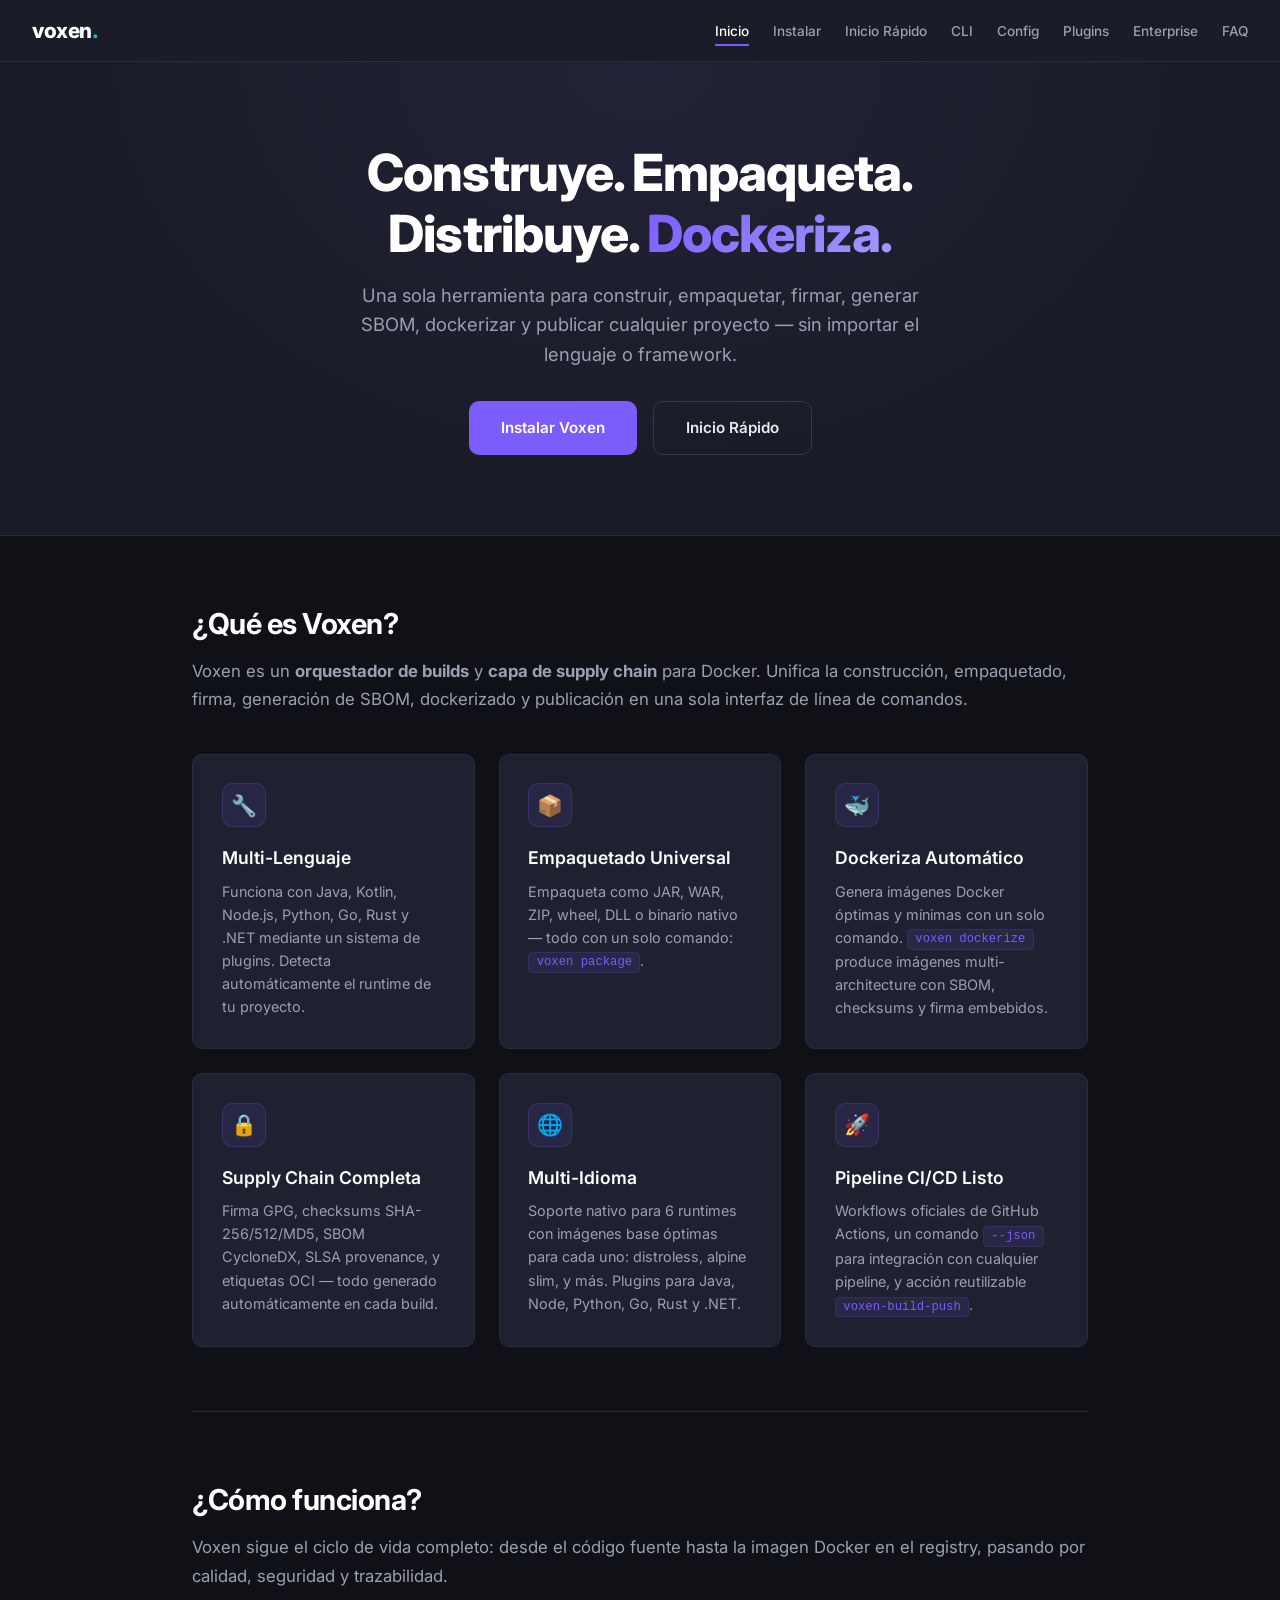
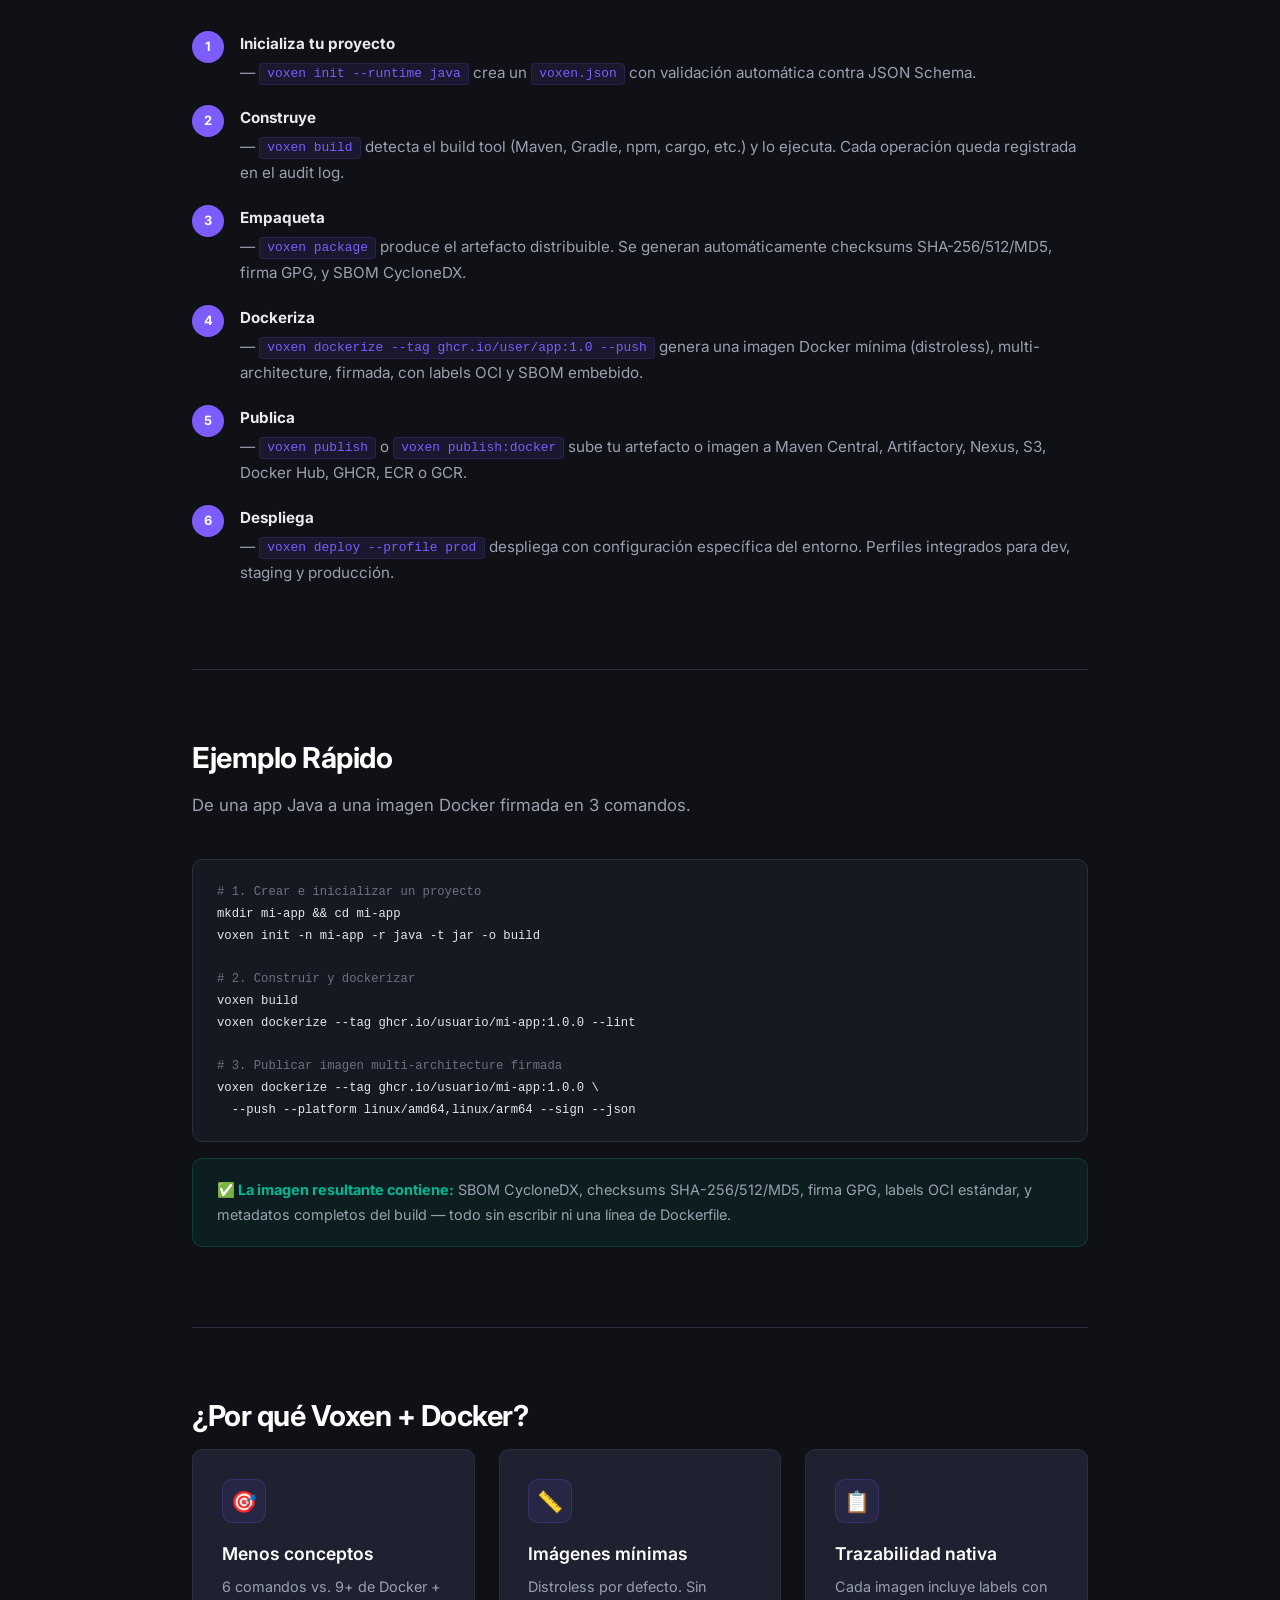
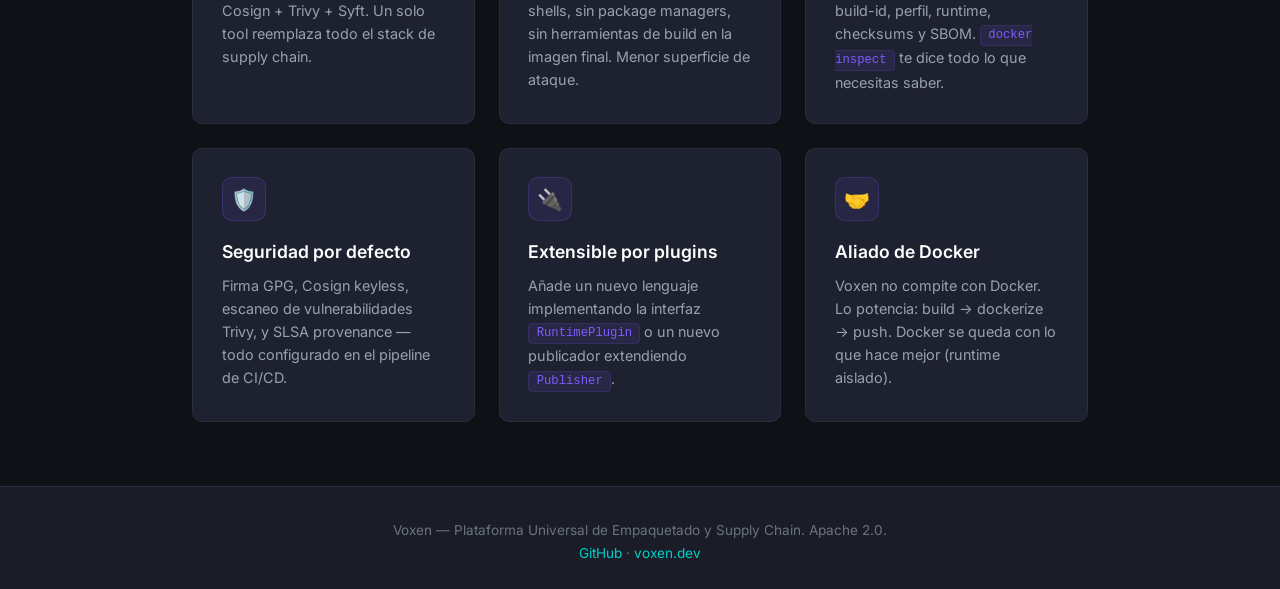
==== docs/index.html @ c7a244d7 "v0.1.0: Build Orchestrator + Supply Chain Layer para Docker Voxen se sienta delante de Docker y cubr" ====
<!DOCTYPE html>
<html lang="es">
<head>
<meta charset="UTF-8">
<meta name="viewport" content="width=device-width, initial-scale=1.0">
<title>Voxen — Plataforma Universal de Empaquetado y Supply Chain</title>
<link rel="stylesheet" href="css/style.css">
<link rel="preconnect" href="https://fonts.googleapis.com">
<link href="https://fonts.googleapis.com/css2?family=Inter:wght@400;500;600;700;800&display=swap" rel="stylesheet">
</head>
<body>

<nav>
  <a href="index.html" class="logo">voxen<span>.</span></a>
  <ul class="nav-links">
    <li><a href="index.html" class="active">Inicio</a></li>
    <li><a href="install.html">Instalar</a></li>
    <li><a href="quickstart.html">Inicio Rápido</a></li>
    <li><a href="cli.html">CLI</a></li>
    <li><a href="configuration.html">Config</a></li>
    <li><a href="plugins.html">Plugins</a></li>
    <li><a href="enterprise.html">Enterprise</a></li>
    <li><a href="faq.html">FAQ</a></li>
  </ul>
</nav>

<section class="hero">
  <h1>Construye. Empaqueta.<br>Distribuye. <span class="highlight">Dockeriza.</span></h1>
  <p>Una sola herramienta para construir, empaquetar, firmar, generar SBOM, dockerizar y publicar cualquier proyecto — sin importar el lenguaje o framework.</p>
  <div class="buttons">
    <a href="install.html" class="btn btn-primary">Instalar Voxen</a>
    <a href="quickstart.html" class="btn btn-secondary">Inicio Rápido</a>
  </div>
</section>

<div class="container">

<section>
  <h2 class="section-title">¿Qué es Voxen?</h2>
  <p class="section-subtitle">Voxen es un <strong>orquestador de builds</strong> y <strong>capa de supply chain</strong> para Docker. Unifica la construcción, empaquetado, firma, generación de SBOM, dockerizado y publicación en una sola interfaz de línea de comandos.</p>

  <div class="features">
    <div class="feature-card">
      <div class="icon">🔧</div>
      <h3>Multi-Lenguaje</h3>
      <p>Funciona con Java, Kotlin, Node.js, Python, Go, Rust y .NET mediante un sistema de plugins. Detecta automáticamente el runtime de tu proyecto.</p>
    </div>
    <div class="feature-card">
      <div class="icon">📦</div>
      <h3>Empaquetado Universal</h3>
      <p>Empaqueta como JAR, WAR, ZIP, wheel, DLL o binario nativo — todo con un solo comando: <code>voxen package</code>.</p>
    </div>
    <div class="feature-card">
      <div class="icon">🐳</div>
      <h3>Dockeriza Automático</h3>
      <p>Genera imágenes Docker óptimas y mínimas con un solo comando. <code>voxen dockerize</code> produce imágenes multi-architecture con SBOM, checksums y firma embebidos.</p>
    </div>
    <div class="feature-card">
      <div class="icon">🔒</div>
      <h3>Supply Chain Completa</h3>
      <p>Firma GPG, checksums SHA-256/512/MD5, SBOM CycloneDX, SLSA provenance, y etiquetas OCI — todo generado automáticamente en cada build.</p>
    </div>
    <div class="feature-card">
      <div class="icon">🌐</div>
      <h3>Multi-Idioma</h3>
      <p>Soporte nativo para 6 runtimes con imágenes base óptimas para cada uno: distroless, alpine slim, y más. Plugins para Java, Node, Python, Go, Rust y .NET.</p>
    </div>
    <div class="feature-card">
      <div class="icon">🚀</div>
      <h3>Pipeline CI/CD Listo</h3>
      <p>Workflows oficiales de GitHub Actions, un comando <code>--json</code> para integración con cualquier pipeline, y acción reutilizable <code>voxen-build-push</code>.</p>
    </div>
  </div>
</section>

<section>
  <h2 class="section-title">¿Cómo funciona?</h2>
  <p class="section-subtitle">Voxen sigue el ciclo de vida completo: desde el código fuente hasta la imagen Docker en el registry, pasando por calidad, seguridad y trazabilidad.</p>

  <ol class="steps">
    <li><strong>Inicializa tu proyecto</strong> — <code>voxen init --runtime java</code> crea un <code>voxen.json</code> con validación automática contra JSON Schema.</li>
    <li><strong>Construye</strong> — <code>voxen build</code> detecta el build tool (Maven, Gradle, npm, cargo, etc.) y lo ejecuta. Cada operación queda registrada en el audit log.</li>
    <li><strong>Empaqueta</strong> — <code>voxen package</code> produce el artefacto distribuible. Se generan automáticamente checksums SHA-256/512/MD5, firma GPG, y SBOM CycloneDX.</li>
    <li><strong>Dockeriza</strong> — <code>voxen dockerize --tag ghcr.io/user/app:1.0 --push</code> genera una imagen Docker mínima (distroless), multi-architecture, firmada, con labels OCI y SBOM embebido.</li>
    <li><strong>Publica</strong> — <code>voxen publish</code> o <code>voxen publish:docker</code> sube tu artefacto o imagen a Maven Central, Artifactory, Nexus, S3, Docker Hub, GHCR, ECR o GCR.</li>
    <li><strong>Despliega</strong> — <code>voxen deploy --profile prod</code> despliega con configuración específica del entorno. Perfiles integrados para dev, staging y producción.</li>
  </ol>
</section>

<section>
  <h2 class="section-title">Ejemplo Rápido</h2>
  <p class="section-subtitle">De una app Java a una imagen Docker firmada en 3 comandos.</p>

  <pre><code><span style="color: #6b7280;"># 1. Crear e inicializar un proyecto</span>
mkdir mi-app && cd mi-app
voxen init -n mi-app -r java -t jar -o build

<span style="color: #6b7280;"># 2. Construir y dockerizar</span>
voxen build
voxen dockerize --tag ghcr.io/usuario/mi-app:1.0.0 --lint

<span style="color: #6b7280;"># 3. Publicar imagen multi-architecture firmada</span>
voxen dockerize --tag ghcr.io/usuario/mi-app:1.0.0 \
  --push --platform linux/amd64,linux/arm64 --sign --json</code></pre>

  <div class="callout callout-success">
    <strong>✅ La imagen resultante contiene:</strong> SBOM CycloneDX, checksums SHA-256/512/MD5, firma GPG, labels OCI estándar, y metadatos completos del build — todo sin escribir ni una línea de Dockerfile.
  </div>
</section>

<section>
  <h2 class="section-title">¿Por qué Voxen + Docker?</h2>

  <div class="features">
    <div class="feature-card">
      <div class="icon">🎯</div>
      <h3>Menos conceptos</h3>
      <p>6 comandos vs. 9+ de Docker + Cosign + Trivy + Syft. Un solo tool reemplaza todo el stack de supply chain.</p>
    </div>
    <div class="feature-card">
      <div class="icon">📏</div>
      <h3>Imágenes mínimas</h3>
      <p>Distroless por defecto. Sin shells, sin package managers, sin herramientas de build en la imagen final. Menor superficie de ataque.</p>
    </div>
    <div class="feature-card">
      <div class="icon">📋</div>
      <h3>Trazabilidad nativa</h3>
      <p>Cada imagen incluye labels con build-id, perfil, runtime, checksums y SBOM. <code>docker inspect</code> te dice todo lo que necesitas saber.</p>
    </div>
    <div class="feature-card">
      <div class="icon">🛡️</div>
      <h3>Seguridad por defecto</h3>
      <p>Firma GPG, Cosign keyless, escaneo de vulnerabilidades Trivy, y SLSA provenance — todo configurado en el pipeline de CI/CD.</p>
    </div>
    <div class="feature-card">
      <div class="icon">🔌</div>
      <h3>Extensible por plugins</h3>
      <p>Añade un nuevo lenguaje implementando la interfaz <code>RuntimePlugin</code> o un nuevo publicador extendiendo <code>Publisher</code>.</p>
    </div>
    <div class="feature-card">
      <div class="icon">🤝</div>
      <h3>Aliado de Docker</h3>
      <p>Voxen no compite con Docker. Lo potencia: build → dockerize → push. Docker se queda con lo que hace mejor (runtime aislado).</p>
    </div>
  </div>
</section>

</div>

<footer>
  <p>Voxen — Plataforma Universal de Empaquetado y Supply Chain. Apache 2.0.</p>
  <p><a href="https://github.com/lownoise/voxen">GitHub</a> &middot; <a href="https://voxen.dev">voxen.dev</a></p>
</footer>

</body>
</html>
---- docs/css/style.css ----
:root {
  --bg-primary: #0f1117;
  --bg-secondary: #1a1d27;
  --bg-card: #1e2130;
  --bg-hover: #252839;
  --text-primary: #e8eaed;
  --text-secondary: #9aa0b0;
  --text-muted: #6b7280;
  --accent: #7c5cfc;
  --accent-hover: #6a48e0;
  --accent-secondary: #00cec9;
  --accent-gradient: linear-gradient(135deg, #7c5cfc 0%, #a29bfe 100%);
  --border: #2a2d3e;
  --border-light: #353850;
  --code-bg: #161822;
  --success: #00b894;
  --warning: #fdcb6e;
  --error: #e17055;
  --font: 'Inter', -apple-system, BlinkMacSystemFont, 'Segoe UI', sans-serif;
  --font-mono: 'JetBrains Mono', 'Fira Code', 'Cascadia Code', monospace;
  --radius: 10px;
  --radius-sm: 6px;
  --radius-lg: 16px;
  --shadow: 0 4px 20px rgba(0,0,0,0.3);
  --shadow-lg: 0 8px 40px rgba(0,0,0,0.4);
}

* { margin: 0; padding: 0; box-sizing: border-box; }

body {
  font-family: var(--font);
  color: var(--text-primary);
  line-height: 1.7;
  background: var(--bg-primary);
  min-height: 100vh;
}

::selection { background: var(--accent); color: #fff; }

/* Navigation */
nav {
  background: var(--bg-secondary);
  border-bottom: 1px solid var(--border);
  padding: 0.8rem 2rem;
  position: sticky;
  top: 0;
  z-index: 100;
  display: flex;
  align-items: center;
  justify-content: space-between;
  backdrop-filter: blur(12px);
}

nav .logo { font-size: 1.3rem; font-weight: 800; color: #fff; text-decoration: none; letter-spacing: -0.5px; }
nav .logo span { color: var(--accent-secondary); }

nav .nav-links { display: flex; gap: 1.5rem; list-style: none; }
nav .nav-links a { color: var(--text-secondary); text-decoration: none; font-size: 0.85rem; font-weight: 500; transition: color 0.2s; padding: 0.3rem 0; }
nav .nav-links a:hover, nav .nav-links a.active { color: #fff; }
nav .nav-links a.active { border-bottom: 2px solid var(--accent); }

/* Hero */
.hero {
  background: var(--bg-secondary);
  background-image: radial-gradient(ellipse at 50% 0%, rgba(124,92,252,0.08) 0%, transparent 60%);
  color: #fff;
  padding: 5rem 2rem;
  text-align: center;
  border-bottom: 1px solid var(--border);
}

.hero h1 { font-size: 3.2rem; font-weight: 800; margin-bottom: 1rem; letter-spacing: -1px; line-height: 1.2; }
.hero h1 .highlight { background: var(--accent-gradient); -webkit-background-clip: text; -webkit-text-fill-color: transparent; background-clip: text; }
.hero p { font-size: 1.15rem; color: var(--text-secondary); max-width: 600px; margin: 0 auto 2rem; line-height: 1.6; }

.hero .buttons { display: flex; gap: 1rem; justify-content: center; flex-wrap: wrap; }

.hero .btn {
  display: inline-flex;
  align-items: center;
  gap: 0.5rem;
  padding: 0.8rem 2rem;
  border-radius: var(--radius);
  text-decoration: none;
  font-weight: 600;
  font-size: 0.95rem;
  transition: all 0.25s;
  border: none;
  cursor: pointer;
}

.hero .btn-primary { background: var(--accent); color: #fff; }
.hero .btn-primary:hover { background: var(--accent-hover); transform: translateY(-2px); box-shadow: 0 8px 25px rgba(124,92,252,0.3); }

.hero .btn-secondary { background: transparent; color: var(--text-primary); border: 1px solid var(--border-light); }
.hero .btn-secondary:hover { background: var(--bg-hover); border-color: var(--accent); transform: translateY(-2px); }

/* Container */
.container { max-width: 960px; margin: 0 auto; padding: 0 2rem; }

/* Sections */
section { padding: 4rem 0; }
section:not(:last-child) { border-bottom: 1px solid var(--border); }

.section-title {
  font-size: 1.8rem;
  font-weight: 700;
  margin-bottom: 0.5rem;
  color: #fff;
  letter-spacing: -0.5px;
}

.section-subtitle {
  font-size: 1.05rem;
  color: var(--text-secondary);
  margin-bottom: 2.5rem;
}

.section-number {
  display: inline-flex;
  align-items: center;
  justify-content: center;
  width: 32px;
  height: 32px;
  background: var(--accent);
  color: #fff;
  border-radius: 50%;
  font-size: 0.85rem;
  font-weight: 700;
  margin-right: 0.8rem;
  flex-shrink: 0;
}

/* Feature grid */
.features { display: grid; grid-template-columns: repeat(auto-fill, minmax(280px, 1fr)); gap: 1.5rem; }

.feature-card {
  background: var(--bg-card);
  border: 1px solid var(--border);
  border-radius: var(--radius);
  padding: 1.8rem;
  transition: all 0.3s;
}

.feature-card:hover { border-color: var(--accent); box-shadow: var(--shadow); transform: translateY(-3px); }

.feature-card .icon {
  width: 44px; height: 44px;
  background: rgba(124,92,252,0.1);
  border: 1px solid rgba(124,92,252,0.2);
  border-radius: 10px;
  display: flex; align-items: center; justify-content: center;
  font-size: 1.3rem;
  margin-bottom: 1rem;
}

.feature-card h3 { font-size: 1.1rem; font-weight: 600; margin-bottom: 0.4rem; color: #fff; }
.feature-card p { font-size: 0.9rem; color: var(--text-secondary); line-height: 1.6; }

/* Code */
pre {
  background: var(--code-bg);
  color: #e2e8f0;
  padding: 1.3rem 1.5rem;
  border-radius: var(--radius);
  overflow-x: auto;
  font-size: 0.85rem;
  line-height: 1.6;
  border: 1px solid var(--border);
  font-family: var(--font-mono);
  tab-size: 2;
}

code { font-family: var(--font-mono); font-size: 0.9em; }

p code, li code, td code {
  background: rgba(124,92,252,0.1);
  color: var(--accent);
  padding: 0.15rem 0.45rem;
  border-radius: 4px;
  font-size: 0.85em;
  border: 1px solid rgba(124,92,252,0.15);
}

pre code { background: none; color: inherit; padding: 0; border: none; }

/* CLI commands grid */
.cli-grid { display: grid; gap: 1.2rem; }

.cli-item {
  background: var(--bg-card);
  border: 1px solid var(--border);
  border-radius: var(--radius);
  padding: 1.5rem;
  transition: border-color 0.2s;
}

.cli-item:hover { border-color: var(--border-light); }

.cli-item h3 { font-size: 1.05rem; font-weight: 600; margin-bottom: 0.4rem; color: #fff; }
.cli-item h3 .cmd { color: var(--accent); }
.cli-item .desc { color: var(--text-secondary); font-size: 0.9rem; margin-bottom: 0.8rem; }
.cli-item pre { margin-top: 0.8rem; }

/* Enterprise items */
.enterprise-items { display: grid; gap: 1.5rem; }
.enterprise-item {
  background: var(--bg-card);
  border: 1px solid var(--border);
  border-radius: var(--radius);
  padding: 1.8rem;
}

.enterprise-item h3 { font-size: 1.1rem; font-weight: 600; margin-bottom: 0.5rem; color: #fff; }
.enterprise-item h4 { font-size: 0.95rem; font-weight: 600; margin-top: 1.2rem; margin-bottom: 0.5rem; color: var(--text-primary); }
.enterprise-item ul, .enterprise-item ol { color: var(--text-secondary); font-size: 0.9rem; padding-left: 1.2rem; }
.enterprise-item li { margin-bottom: 0.3rem; }

.enterprise-item h3 .badge {
  display: inline-block;
  font-size: 0.65rem;
  font-weight: 700;
  padding: 0.15rem 0.5rem;
  border-radius: 20px;
  margin-left: 0.5rem;
  vertical-align: middle;
  letter-spacing: 0.3px;
}

.badge-new { background: var(--success); color: #fff; }
.badge-beta { background: var(--warning); color: #1a1d27; }

/* Tables */
table { width: 100%; border-collapse: collapse; font-size: 0.9rem; }
th { border-bottom: 2px solid var(--border); padding: 0.6rem 0.8rem; text-align: left; color: var(--text-secondary); font-weight: 600; font-size: 0.85rem; text-transform: uppercase; letter-spacing: 0.5px; }
td { padding: 0.6rem 0.8rem; border-bottom: 1px solid var(--border); color: var(--text-secondary); }

/* Footer */
footer {
  background: var(--bg-secondary);
  border-top: 1px solid var(--border);
  color: var(--text-muted);
  text-align: center;
  padding: 2rem;
  font-size: 0.85rem;
}

footer a { color: var(--accent-secondary); text-decoration: none; }
footer a:hover { text-decoration: underline; }

/* Responsive */
@media (max-width: 768px) {
  nav { flex-direction: column; gap: 0.8rem; padding: 0.8rem 1rem; }
  nav .nav-links { flex-wrap: wrap; justify-content: center; gap: 1rem; }
  .hero { padding: 3rem 1rem; }
  .hero h1 { font-size: 2rem; }
  .hero p { font-size: 1rem; }
  .features { grid-template-columns: 1fr; }
  .container { padding: 0 1.2rem; }
  section { padding: 3rem 0; }
}

/* Steps / How-to */
.steps { list-style: none; counter-reset: step; }
.steps li {
  counter-increment: step;
  margin-bottom: 1.2rem;
  padding-left: 3rem;
  position: relative;
  color: var(--text-secondary);
  font-size: 0.95rem;
}

.steps li::before {
  content: counter(step);
  position: absolute; left: 0; top: 0;
  width: 2rem; height: 2rem;
  background: var(--accent);
  color: #fff;
  border-radius: 50%;
  display: flex; align-items: center; justify-content: center;
  font-size: 0.8rem; font-weight: 700;
}

.steps li strong { display: block; color: var(--text-primary); margin-bottom: 0.2rem; }

/* Accordion FAQ */
.faq-item { border-bottom: 1px solid var(--border); padding: 1rem 0; }
.faq-item h4 {
  cursor: pointer;
  font-size: 0.95rem;
  font-weight: 600;
  color: var(--text-primary);
  display: flex;
  justify-content: space-between;
  align-items: center;
  user-select: none;
  padding: 0.3rem 0;
}
.faq-item h4::after { content: '+'; font-size: 1.2rem; color: var(--accent); font-weight: 400; transition: transform 0.2s; }
.faq-item h4.open::after { content: '−'; transform: rotate(180deg); }
.faq-item .faq-answer { display: none; margin-top: 0.6rem; color: var(--text-secondary); font-size: 0.9rem; line-height: 1.7; }
.faq-item .faq-answer.open { display: block; }
.faq-item .faq-answer a { color: var(--accent-secondary); }

/* Callout / Info boxes */
.callout {
  background: rgba(124,92,252,0.08);
  border: 1px solid rgba(124,92,252,0.2);
  border-radius: var(--radius);
  padding: 1.2rem 1.5rem;
  margin: 1rem 0;
  font-size: 0.9rem;
  color: var(--text-secondary);
}

.callout strong { color: var(--accent); }

.callout-success {
  background: rgba(0,184,148,0.08);
  border-color: rgba(0,184,148,0.2);
}
.callout-success strong { color: var(--success); }

.callout-warning {
  background: rgba(253,203,110,0.08);
  border-color: rgba(253,203,110,0.2);
}
.callout-warning strong { color: var(--warning); }

/* Tag / chip */
.tag {
  display: inline-block;
  font-size: 0.7rem;
  font-weight: 600;
  padding: 0.15rem 0.55rem;
  border-radius: 20px;
  letter-spacing: 0.3px;
  text-transform: uppercase;
}
.tag-new { background: rgba(0,184,148,0.15); color: var(--success); }
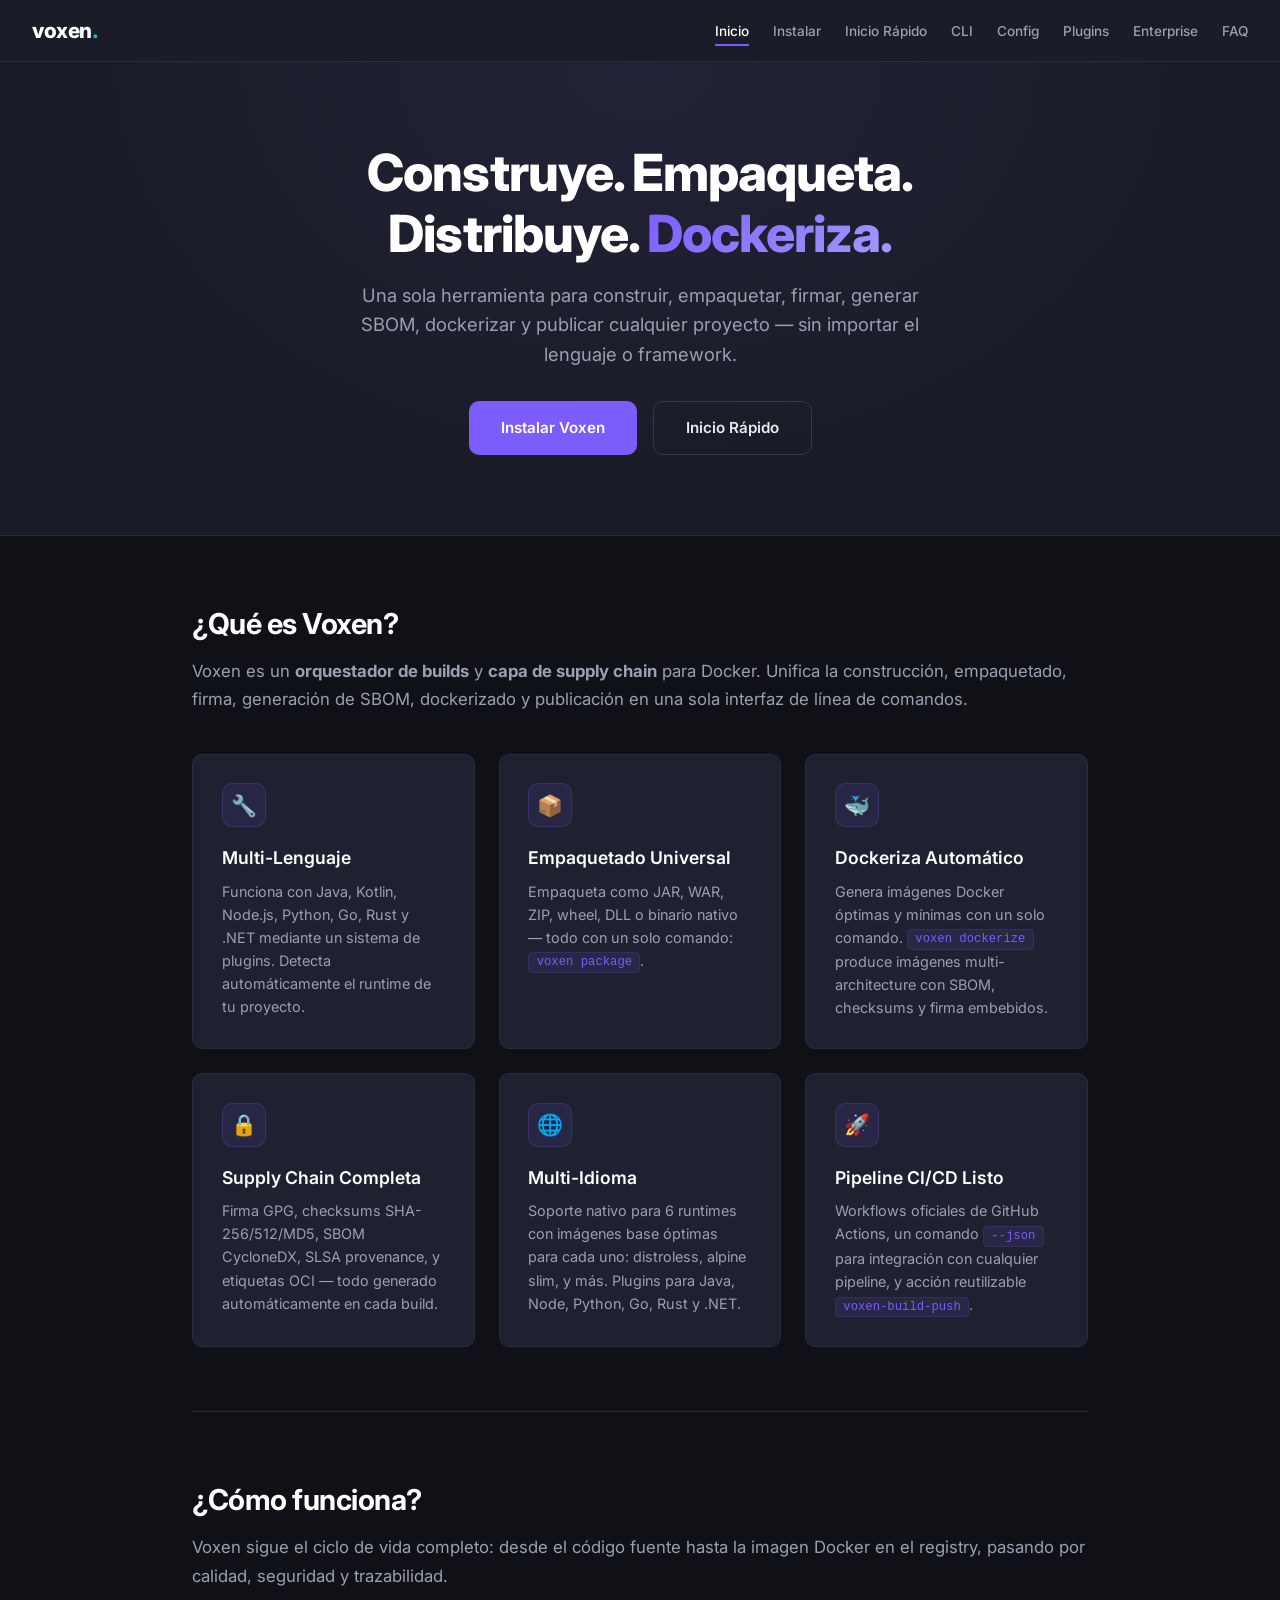
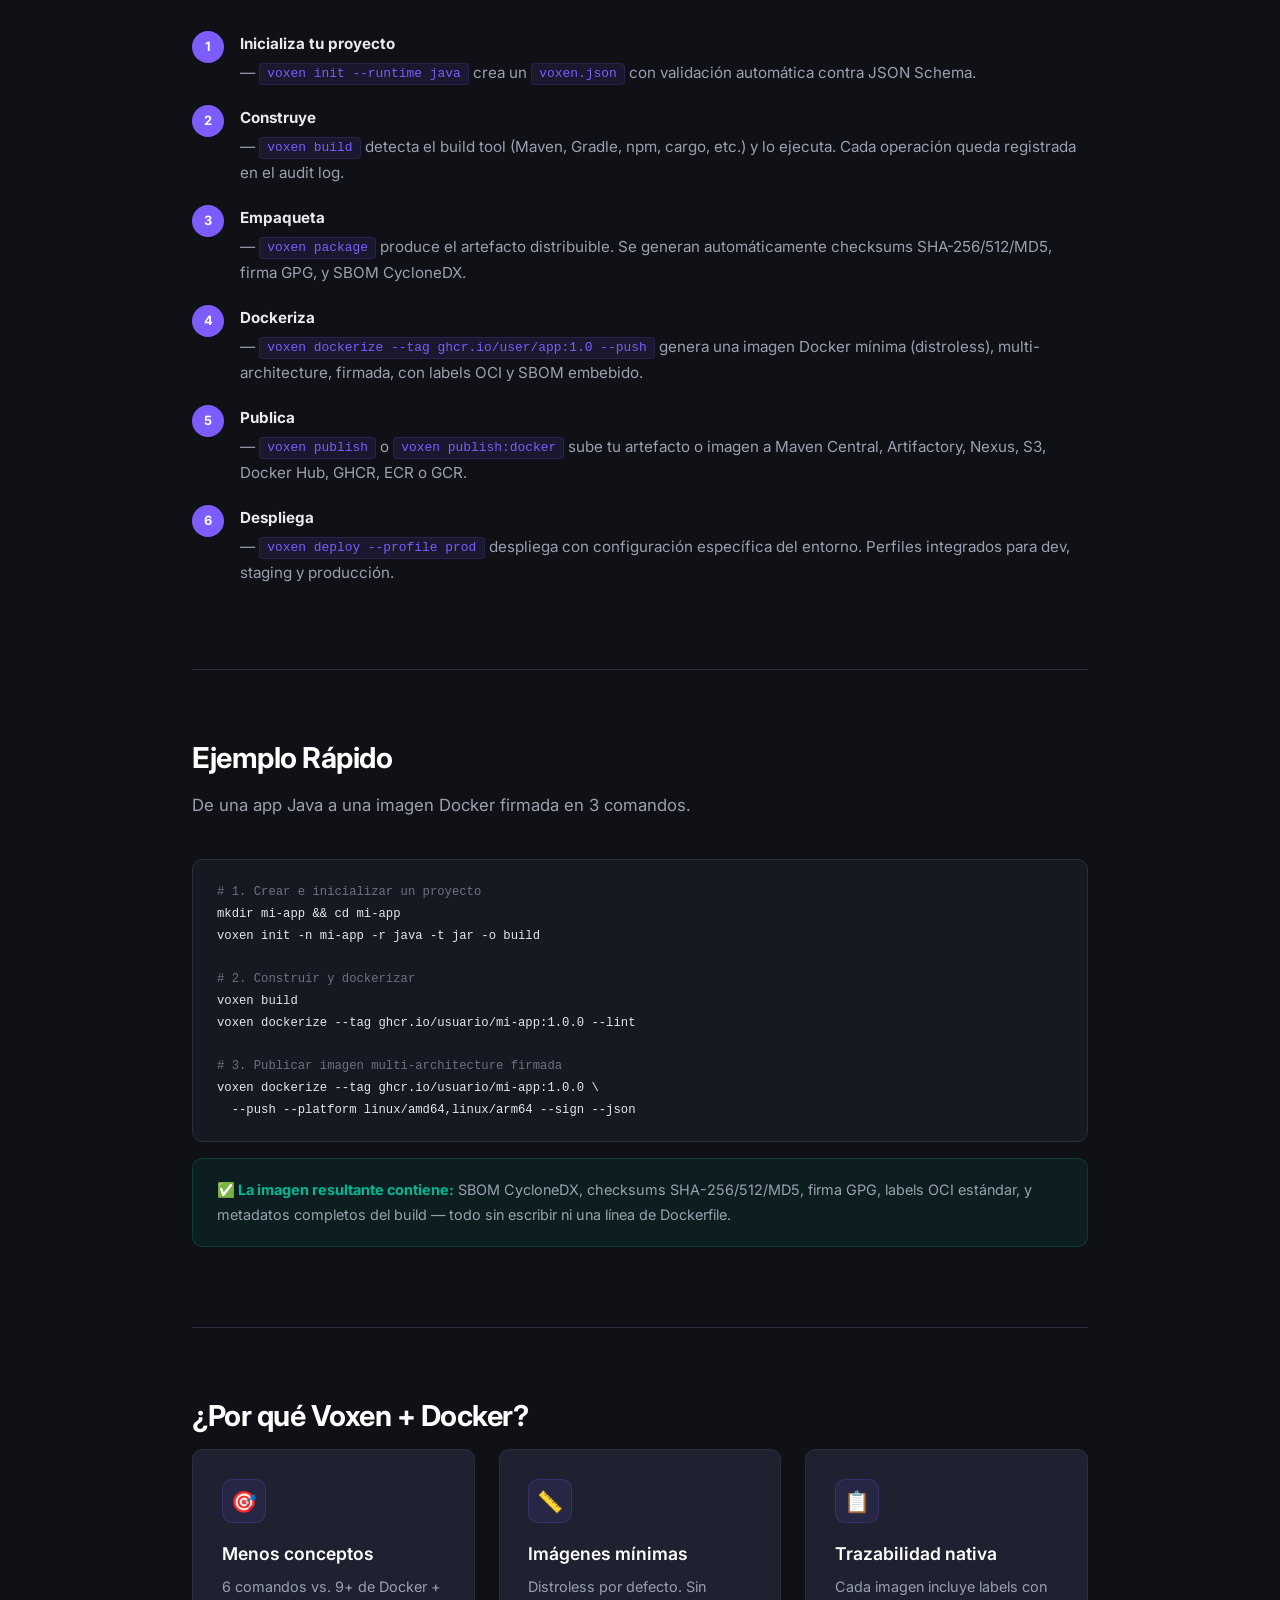
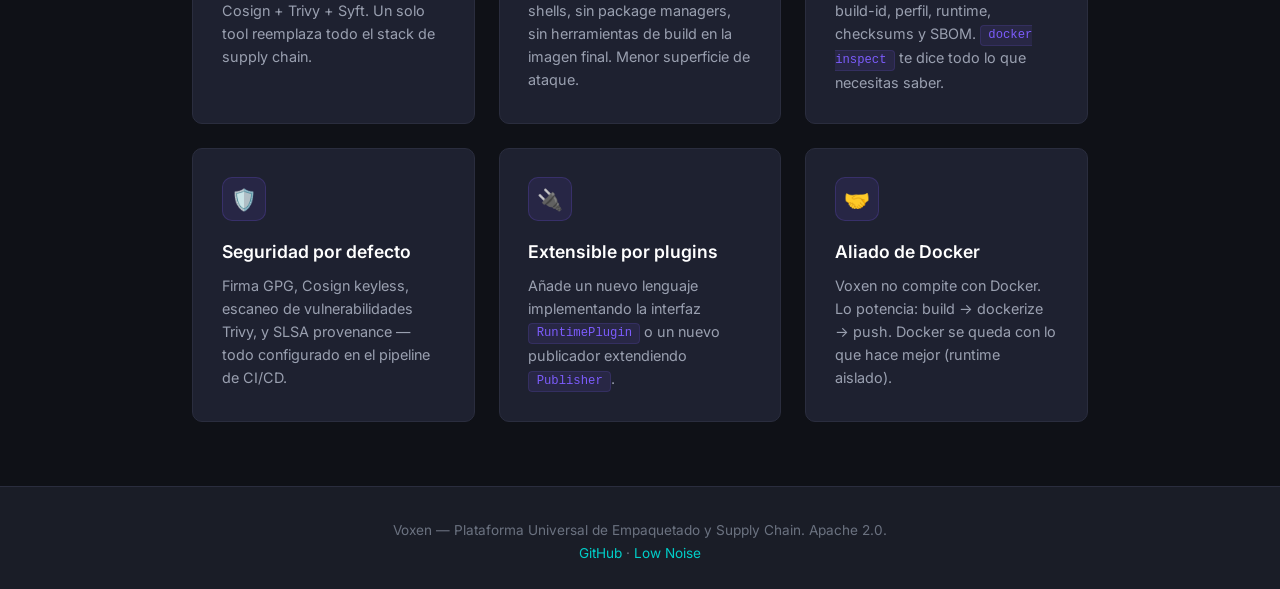
==== commit 33a8f51e: "fix: fix web URLs in docs directory" ====
--- a/docs/index.html
+++ b/docs/index.html
@@ -149,7 +149,7 @@
 
 <footer>
   <p>Voxen — Plataforma Universal de Empaquetado y Supply Chain. Apache 2.0.</p>
-  <p><a href="https://github.com/lownoise/voxen">GitHub</a> &middot; <a href="https://voxen.dev">voxen.dev</a></p>
+  <p><a href="https://github.com/Low-Noise-Organization/Voxen">GitHub</a> &middot; <a href="https://low-noise-organization.github.io/lownoise.dev/">Low Noise</a></p>
 </footer>
 
 </body>
